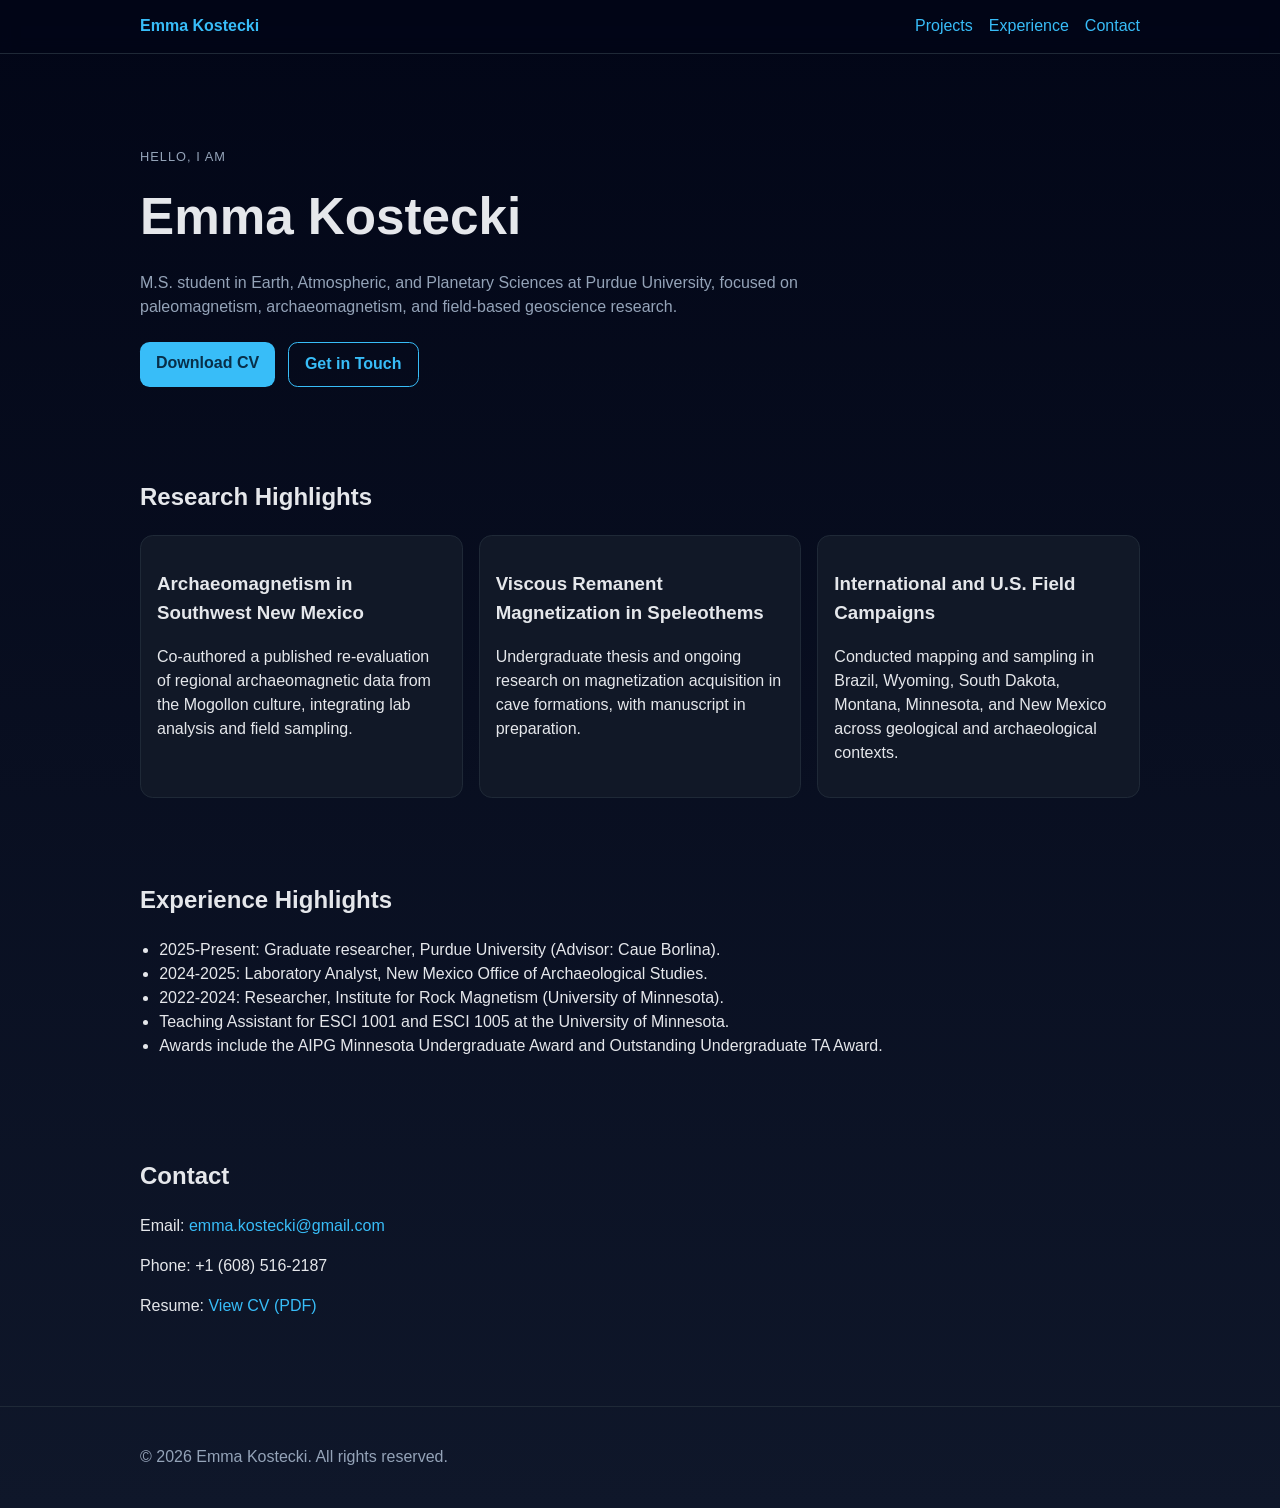
==== index.html @ 49d0c033 "New site, who dis." ====
<!doctype html>
<html lang="en">
  <head>
    <meta charset="UTF-8" />
    <meta name="viewport" content="width=device-width, initial-scale=1.0" />
    <meta
      name="description"
      content="Portfolio and project site for Emma Kostecki."
    />
    <title>Emma Kostecki | Portfolio</title>
    <link rel="stylesheet" href="styles.css" />
  </head>
  <body>
    <header class="site-header">
      <nav class="container nav">
        <a class="brand" href="#">Emma Kostecki</a>
        <a href="#projects">Projects</a>
        <a href="#experience">Experience</a>
        <a href="#contact">Contact</a>
      </nav>
    </header>

    <main>
      <section class="hero container">
        <p class="eyebrow">Hello, I am</p>
        <h1>Emma Kostecki</h1>
        <p class="subtitle">M.S. student in Earth, Atmospheric, and Planetary Sciences at Purdue University, focused on paleomagnetism, archaeomagnetism, and field-based geoscience research.</p>
        <div class="hero-actions">
          <a class="button" href="assets/emma-kostecki-cv-20260325.pdf">Download CV</a>
          <a class="button button-secondary" href="#contact">Get in Touch</a>
        </div>
      </section>

      <section id="projects" class="container section">
        <h2>Research Highlights</h2>
        <div class="grid">
          <article class="card">
            <h3>Archaeomagnetism in Southwest New Mexico</h3>
            <p>Co-authored a published re-evaluation of regional archaeomagnetic data from the Mogollon culture, integrating lab analysis and field sampling.</p>
          </article>
          <article class="card">
            <h3>Viscous Remanent Magnetization in Speleothems</h3>
            <p>Undergraduate thesis and ongoing research on magnetization acquisition in cave formations, with manuscript in preparation.</p>
          </article>
          <article class="card">
            <h3>International and U.S. Field Campaigns</h3>
            <p>Conducted mapping and sampling in Brazil, Wyoming, South Dakota, Montana, Minnesota, and New Mexico across geological and archaeological contexts.</p>
          </article>
        </div>
      </section>

      <section id="experience" class="container section">
        <h2>Experience Highlights</h2>
        <ul>
          <li>2025-Present: Graduate researcher, Purdue University (Advisor: Caue Borlina).</li>
          <li>2024-2025: Laboratory Analyst, New Mexico Office of Archaeological Studies.</li>
          <li>2022-2024: Researcher, Institute for Rock Magnetism (University of Minnesota).</li>
          <li>Teaching Assistant for ESCI 1001 and ESCI 1005 at the University of Minnesota.</li>
          <li>Awards include the AIPG Minnesota Undergraduate Award and Outstanding Undergraduate TA Award.</li>
        </ul>
      </section>

      <section id="contact" class="container section">
        <h2>Contact</h2>
        <p>Email: <a href="mailto:emma.kostecki@gmail.com">emma.kostecki@gmail.com</a></p>
        <p>Phone: +1 (608) 516-2187</p>
        <p>Resume: <a href="assets/emma-kostecki-cv-20260325.pdf">View CV (PDF)</a></p>
      </section>
    </main>

    <footer class="site-footer">
      <div class="container">
        <p>&copy; <span id="year"></span> Emma Kostecki. All rights reserved.</p>
      </div>
    </footer>

    <script>
      document.getElementById("year").textContent = new Date().getFullYear();
    </script>
  </body>
</html>
---- styles.css ----
:root {
  --bg: #0f172a;
  --card: #111827;
  --text: #e5e7eb;
  --muted: #94a3b8;
  --accent: #38bdf8;
  --accent-strong: #0ea5e9;
  --border: #1f2937;
}

* {
  box-sizing: border-box;
}

body {
  margin: 0;
  font-family: "Segoe UI", Tahoma, Geneva, Verdana, sans-serif;
  background: linear-gradient(180deg, #020617, var(--bg));
  color: var(--text);
  line-height: 1.5;
}

.container {
  width: min(1000px, 92%);
  margin: 0 auto;
}

.site-header {
  position: sticky;
  top: 0;
  backdrop-filter: blur(8px);
  background: rgba(2, 6, 23, 0.75);
  border-bottom: 1px solid var(--border);
}

.nav {
  display: flex;
  align-items: center;
  gap: 1rem;
  padding: 0.9rem 0;
}

.brand {
  margin-right: auto;
  font-weight: 700;
}

a {
  color: var(--accent);
  text-decoration: none;
}

a:hover {
  color: var(--accent-strong);
}

.hero {
  padding: 5rem 0 3rem;
}

.eyebrow {
  color: var(--muted);
  text-transform: uppercase;
  letter-spacing: 0.08em;
  font-size: 0.8rem;
}

h1 {
  margin: 0.2rem 0 0.5rem;
  font-size: clamp(2rem, 7vw, 3.2rem);
}

.subtitle {
  color: var(--muted);
  max-width: 700px;
}

.hero-actions {
  display: flex;
  gap: 0.8rem;
  margin-top: 1.4rem;
}

.button {
  background: var(--accent);
  color: #082f49;
  padding: 0.6rem 1rem;
  border-radius: 0.6rem;
  font-weight: 600;
}

.button-secondary {
  background: transparent;
  border: 1px solid var(--accent);
  color: var(--accent);
}

.section {
  padding: 1.5rem 0 2.5rem;
}

.grid {
  display: grid;
  grid-template-columns: repeat(auto-fit, minmax(220px, 1fr));
  gap: 1rem;
}

.card {
  background: var(--card);
  border: 1px solid var(--border);
  border-radius: 0.8rem;
  padding: 1rem;
}

ul {
  padding-left: 1.2rem;
}

.site-footer {
  border-top: 1px solid var(--border);
  color: var(--muted);
  padding: 1.4rem 0;
  margin-top: 2rem;
}
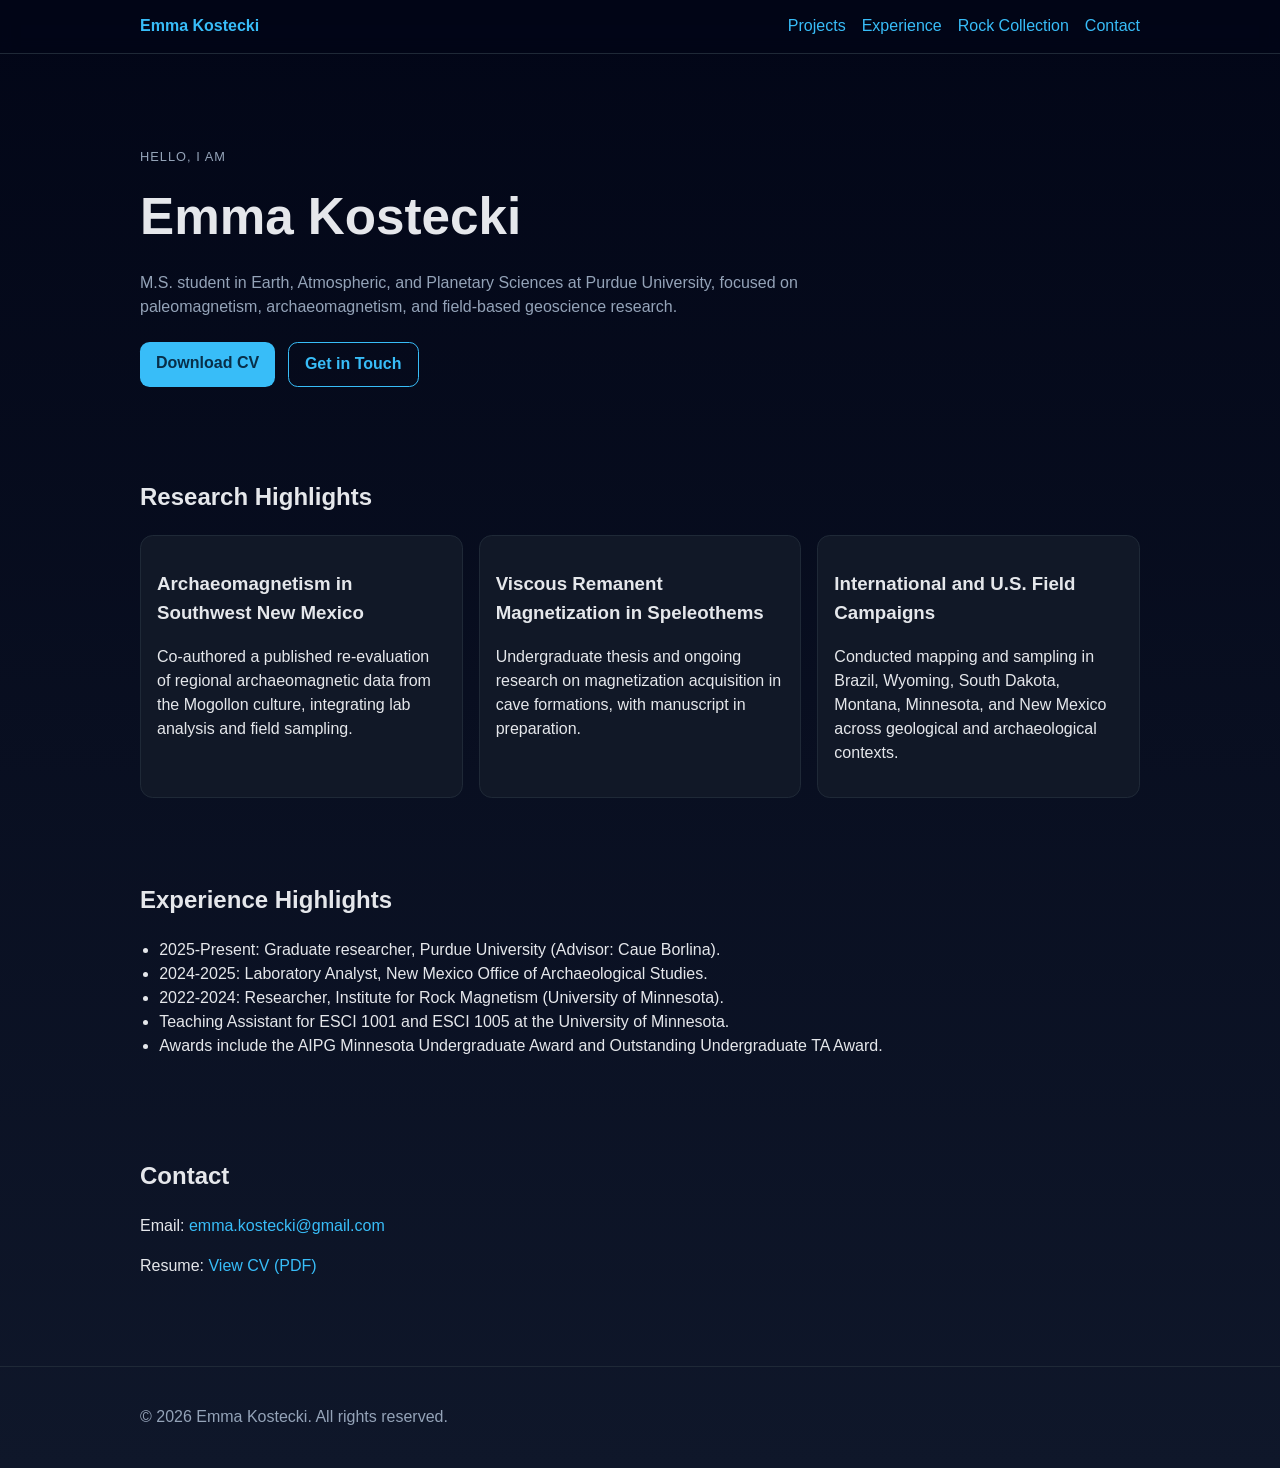
==== commit 60113589: "Add rock game v1" ====
--- a/index.html
+++ b/index.html
@@ -13,9 +13,10 @@
   <body>
     <header class="site-header">
       <nav class="container nav">
-        <a class="brand" href="#">Emma Kostecki</a>
+        <a class="brand" href="index.html">Emma Kostecki</a>
         <a href="#projects">Projects</a>
         <a href="#experience">Experience</a>
+        <a href="rock-collection.html">Rock Collection</a>
         <a href="#contact">Contact</a>
       </nav>
     </header>
@@ -63,7 +64,6 @@
       <section id="contact" class="container section">
         <h2>Contact</h2>
         <p>Email: <a href="mailto:emma.kostecki@gmail.com">emma.kostecki@gmail.com</a></p>
-        <p>Phone: +1 (608) 516-2187</p>
         <p>Resume: <a href="assets/emma-kostecki-cv-20260325.pdf">View CV (PDF)</a></p>
       </section>
     </main>
--- a/styles.css
+++ b/styles.css
@@ -122,3 +122,332 @@
   padding: 1.4rem 0;
   margin-top: 2rem;
 }
+
+.rock-intro {
+  color: var(--muted);
+  margin-bottom: 1rem;
+}
+
+.rock-layout {
+  display: grid;
+  grid-template-columns: 1.2fr 1fr;
+  gap: 1rem;
+}
+
+.rock-subheading {
+  margin: 0 0 0.7rem;
+}
+
+.rock-grid {
+  display: grid;
+  grid-template-columns: repeat(auto-fill, minmax(170px, 1fr));
+  gap: 0.7rem;
+}
+
+.rock-empty {
+  color: var(--muted);
+}
+
+.rock-card {
+  background: #0b1222;
+  border: 1px solid var(--border);
+  color: var(--text);
+  border-radius: 0.75rem;
+  padding: 0.8rem;
+  text-align: left;
+  display: grid;
+  gap: 0.4rem;
+  cursor: pointer;
+  user-select: none;
+  -webkit-user-select: none;
+  transition: border-color 0.2s ease, transform 0.2s ease;
+}
+
+.rock-card.rarity-common {
+  border-color: var(--border);
+  box-shadow: none;
+}
+
+.rock-card.rarity-uncommon {
+  border-color: rgba(62, 224, 136, 0.65);
+  box-shadow:
+    inset 0 0 0 1px rgba(62, 224, 136, 0.2),
+    0 0 16px rgba(62, 224, 136, 0.24);
+}
+
+.rock-card.rarity-rare {
+  border-color: rgba(36, 162, 255, 0.68);
+  box-shadow:
+    inset 0 0 0 1px rgba(36, 162, 255, 0.24),
+    0 0 18px rgba(36, 162, 255, 0.28);
+}
+
+.rock-card.rarity-legendary {
+  border-color: rgba(255, 140, 46, 0.78);
+  box-shadow:
+    inset 0 0 0 1px rgba(255, 140, 46, 0.32),
+    0 0 20px rgba(255, 140, 46, 0.34);
+}
+
+.rock-card:hover {
+  border-color: var(--accent);
+  transform: translateY(-2px);
+}
+
+.rock-card.is-active {
+  border-color: var(--accent);
+}
+
+.rock-card-icon {
+  font-size: 1.2rem;
+  width: 28px;
+  height: 28px;
+  display: inline-grid;
+  place-items: center;
+}
+
+.rock-card-icon img {
+  width: 100%;
+  height: 100%;
+  object-fit: contain;
+  display: block;
+}
+
+.rock-card-name {
+  font-weight: 600;
+}
+
+.rock-rarity {
+  display: inline-block;
+  width: fit-content;
+  font-size: 0.75rem;
+  border-radius: 999px;
+  padding: 0.15rem 0.5rem;
+  border: 1px solid currentColor;
+}
+
+.rock-cleanliness {
+  display: inline-block;
+  width: fit-content;
+  font-size: 0.75rem;
+  border-radius: 999px;
+  padding: 0.15rem 0.5rem;
+  border: 1px solid currentColor;
+}
+
+.cleanliness-clean {
+  color: #67e8f9;
+}
+
+.cleanliness-dusty {
+  color: #facc15;
+}
+
+.cleanliness-dirty {
+  color: #fb923c;
+}
+
+.cleanliness-grimy {
+  color: #f87171;
+}
+
+.rarity-common {
+  color: #a6b9cd;
+}
+
+.rarity-uncommon {
+  color: #3ee088;
+}
+
+.rarity-rare {
+  color: #24a2ff;
+}
+
+.rarity-legendary {
+  color: #ff8c2e;
+}
+
+.rock-panel {
+  background: #0b1222;
+  border: 1px solid var(--border);
+  border-radius: 0.8rem;
+  padding: 1rem;
+}
+
+.rock-meta {
+  color: var(--muted);
+  margin-top: 0.2rem;
+}
+
+.polish-zone {
+  --dirt-opacity: 0;
+  margin-top: 0.9rem;
+  min-height: 180px;
+  border-radius: 0.8rem;
+  border: 1px dashed #334155;
+  background: radial-gradient(circle at 30% 20%, #1e293b, #0f172a 70%);
+  display: grid;
+  place-items: center;
+  position: relative;
+  overflow: hidden;
+}
+
+.polish-zone::before {
+  content: "";
+  position: absolute;
+  inset: -25%;
+  background: radial-gradient(circle, rgba(255, 255, 255, 0.16), transparent 55%);
+  opacity: 0;
+  transition: opacity 0.25s ease;
+}
+
+.polish-zone:hover::before {
+  opacity: 1;
+}
+
+.polish-zone::after {
+  content: "";
+  position: absolute;
+  inset: 0;
+  background:
+    radial-gradient(circle at 18% 28%, rgba(0, 0, 0, 0.75) 0 11px, transparent 12px),
+    radial-gradient(circle at 76% 20%, rgba(0, 0, 0, 0.7) 0 9px, transparent 10px),
+    radial-gradient(circle at 63% 72%, rgba(0, 0, 0, 0.7) 0 13px, transparent 14px),
+    radial-gradient(circle at 28% 80%, rgba(0, 0, 0, 0.65) 0 8px, transparent 9px),
+    rgba(6, 10, 18, 0.65);
+  opacity: var(--dirt-opacity);
+  pointer-events: none;
+  transition: opacity 0.18s ease;
+}
+
+.polish-rock-icon {
+  font-size: 3.2rem;
+  z-index: 1;
+  width: 88px;
+  height: 88px;
+  display: inline-grid;
+  place-items: center;
+  user-select: none;
+  -webkit-user-select: none;
+  -moz-user-select: none;
+  -ms-user-select: none;
+}
+
+.polish-rock-icon img {
+  width: 100%;
+  height: 100%;
+  object-fit: contain;
+  display: block;
+}
+
+.polish-sparkles {
+  position: absolute;
+  inset: 0;
+  pointer-events: none;
+  z-index: 2;
+  user-select: none;
+  -webkit-user-select: none;
+  -moz-user-select: none;
+  -ms-user-select: none;
+}
+
+.sparkle-dot {
+  position: absolute;
+  width: 8px;
+  height: 8px;
+  border-radius: 999px;
+  background: radial-gradient(circle, rgba(255, 255, 255, 0.95) 0%, rgba(103, 232, 249, 0.7) 60%, rgba(103, 232, 249, 0) 100%);
+  filter: drop-shadow(0 0 6px rgba(186, 247, 255, 0.65));
+  animation-name: sparkleTwinkle;
+  animation-timing-function: ease-in-out;
+  animation-iteration-count: infinite;
+  user-select: none;
+  -webkit-user-select: none;
+  -moz-user-select: none;
+  -ms-user-select: none;
+}
+
+@keyframes sparkleTwinkle {
+  0% {
+    opacity: 0.15;
+    transform: scale(0.5);
+  }
+  30% {
+    opacity: 0.95;
+    transform: scale(1);
+  }
+  60% {
+    opacity: 0.55;
+    transform: scale(0.7);
+  }
+  100% {
+    opacity: 0.15;
+    transform: scale(0.5);
+  }
+}
+
+.polish-hint {
+  position: absolute;
+  bottom: 0.5rem;
+  font-size: 0.8rem;
+  color: var(--muted);
+  user-select: none;
+  -webkit-user-select: none;
+  -moz-user-select: none;
+  -ms-user-select: none;
+}
+
+.polish-progress {
+  margin-top: 0.9rem;
+  height: 10px;
+  border-radius: 999px;
+  background: #1e293b;
+  border: 1px solid #334155;
+  overflow: hidden;
+}
+
+.polish-progress-fill {
+  width: 0;
+  height: 100%;
+  background: linear-gradient(90deg, #67e8f9, #38bdf8);
+  transition: width 0.15s ease;
+}
+
+.polish-status {
+  margin-top: 0.6rem;
+  color: var(--muted);
+}
+
+.claim-rock-button {
+  position: fixed;
+  right: 1rem;
+  bottom: 1rem;
+  border: 1px solid #67e8f9;
+  background: #082f49;
+  color: #ecfeff;
+  font-weight: 700;
+  border-radius: 999px;
+  padding: 0.65rem 1rem;
+  cursor: pointer;
+  opacity: 0;
+  pointer-events: none;
+  transform: translateY(20px) scale(0.9);
+  transition: opacity 0.25s ease, transform 0.25s ease;
+  z-index: 20;
+}
+
+.claim-rock-button.is-visible {
+  opacity: 1;
+  pointer-events: auto;
+  transform: translateY(0) scale(1);
+}
+
+@media (max-width: 820px) {
+  .rock-layout {
+    grid-template-columns: 1fr;
+  }
+
+  .hero-actions {
+    flex-wrap: wrap;
+  }
+}
